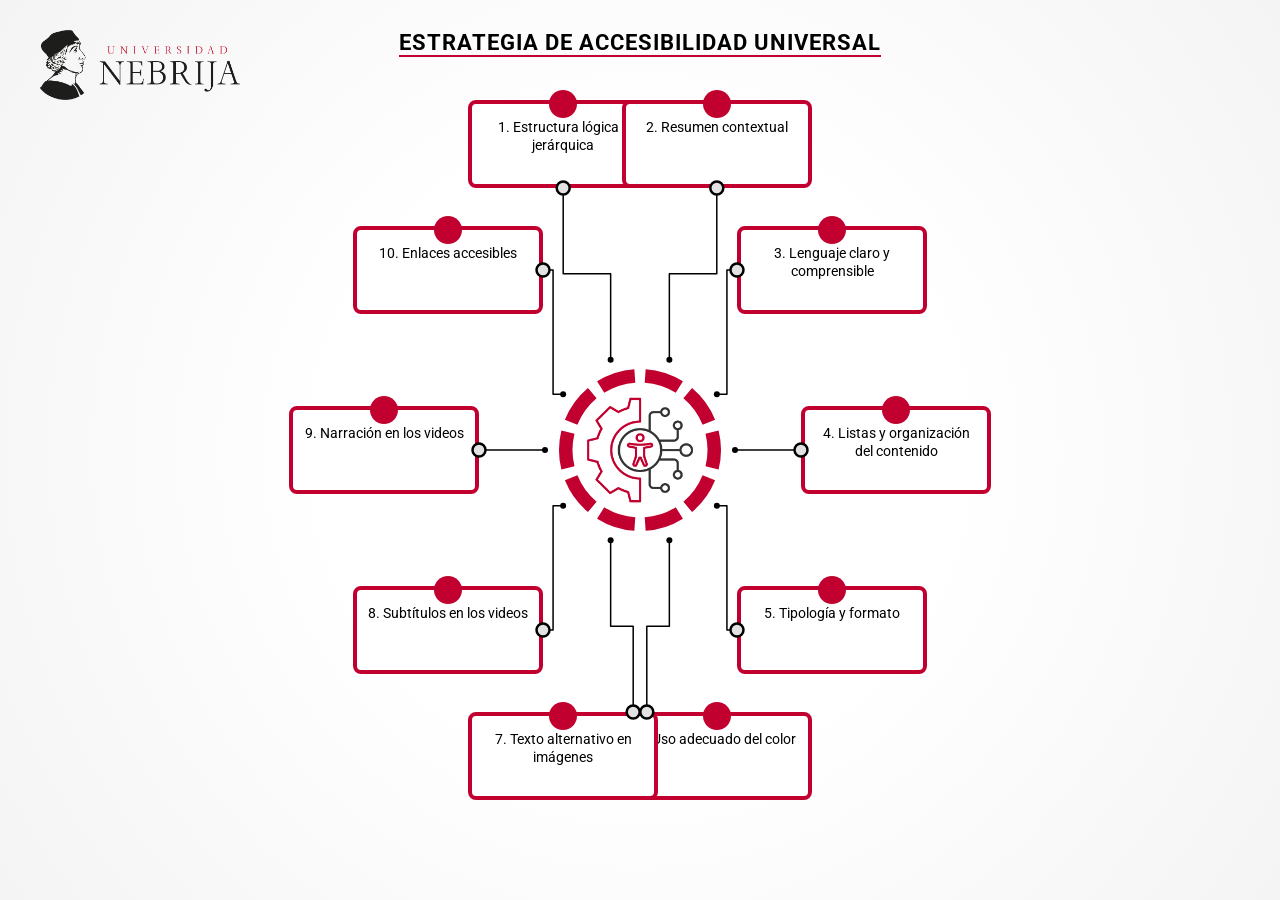
==== index.html @ 6e2c31ab "Pop-up y animaciones añadidas" ====
<!DOCTYPE html>
<html lang="es">
<head>
<meta charset="UTF-8">
<meta name="viewport" content="width=device-width, initial-scale=1.0">
<title>Estrategia de Accesibilidad Universal - Nebrija</title>

<link href="https://unpkg.com/aos@2.3.1/dist/aos.css" rel="stylesheet">
<link rel="stylesheet" href="style.css">
</head>

<body>

<div class="diagram-container" id="diagram">

    <div class="logo-container">
        <img src="imagenes/LogoNebrija.png" alt="Logo de la Universidad Nebrija" class="logo" width="200" height="70">       
    </div>

    <h1 class="main-title">ESTRATEGIA DE ACCESIBILIDAD UNIVERSAL</h1>

    <div class="center-hub" id="center">
      <svg id="svg-center-ring" class="center-ring-svg" viewBox="0 0 200 200"></svg>
      <img src="imagenes/Icono_Accesibilidad.png" alt="Icono de Accesibilidad" class="center-icon ">
    </div>

    <svg id="svg-lines" class="connection-lines"></svg>

    <div id="nodes-container">
        <div class="nodo" style="--angle: 0deg;"><div class="nodo-box">1. Estructura lógica y jerárquica</div></div>
        <div class="nodo" style="--angle: 36deg;"><div class="nodo-box">2. Resumen contextual</div></div>
        <div class="nodo" style="--angle: 72deg;"><div class="nodo-box">3. Lenguaje claro y comprensible</div></div>
        <div class="nodo" style="--angle: 108deg;"><div class="nodo-box">4. Listas y organización del contenido</div></div>
        <div class="nodo" style="--angle: 144deg;"><div class="nodo-box">5. Tipología y formato</div></div>
        <div class="nodo" style="--angle: 180deg;"><div class="nodo-box">6. Uso adecuado del color</div></div>
        <div class="nodo" style="--angle: 216deg;"><div class="nodo-box">7. Texto alternativo en imágenes</div></div>
        <div class="nodo" style="--angle: 252deg;"><div class="nodo-box">8. Subtítulos en los videos</div></div>
        <div class="nodo" style="--angle: 288deg;"><div class="nodo-box">9. Narración en los videos</div></div>
        <div class="nodo" style="--angle: 324deg;"><div class="nodo-box">10. Enlaces accesibles</div></div>
    </div>

</div>

<div id="modal" class="modal">
    <div class="modal-box" data-aos="zoom-in" data-aos-duration="350">
        <span class="close-btn">&times;</span>
        <h2 id="modal-title">Título</h2>
        <div id="modal-body">Contenido...</div>
    </div>
</div>

<script src="https://unpkg.com/aos@2.3.1/dist/aos.js"></script>
<script src="app.js"></script>
</body>
</html>
---- style.css ----
@import url('https://fonts.googleapis.com/css2?family=Roboto:ital,wght@0,100..900;1,100..900&display=swap');
body {
    margin: 0;
    padding: 0;
    font-family: 'Roboto';
    background: radial-gradient(circle, #ffffff 40%, #f4f4f4 100%);
    color: #333;
    overflow-x: hidden;
}
.main-title {
    border-bottom: 2px solid #C2002F;
    margin-bottom: 20px;
}
.diagram-container {
    position: relative;
    width: 100vw;
    height: 100vh;
    min-width: 1100px;
    min-height: 800px;
}

.logo-container {
    position: absolute;
    top: 30px;
    left: 40px;
    z-index: 25;
}

.main-title {
    position: absolute;
    top: 30px;
    left: 50%;
    transform: translateX(-50%);
    font-size: 22px;
    font-weight: bold;
    color: #000;
    letter-spacing: 1px;
    z-index: 25;
    margin: 0;
}

.center-hub {
    position: absolute;
    top: 50%;
    left: 50%;
    transform: translate(-50%, -50%);
    width: 180px;
    height: 180px;
    display: flex;
    justify-content: center;
    align-items: center;
    z-index: 10;
}

.center-ring-svg {
    position: absolute;
    width: 100%;
    height: 100%;
    top: 0;
    left: 0;
    z-index: 1;
}

.center-icon {
    position: relative;
    z-index: 2;
    width: 220px;
    height: 160px;
}

.connection-lines {
    position: absolute;
    width: 100%;
    height: 100%;
    top: 0;
    left: 0;
    pointer-events: none; /* Permite hacer clic a través del SVG */
    z-index: 20; 
}

#nodes-container {
    position: absolute;
    width: 100%;
    height: 100%;
    z-index: 15; 
}

.nodo {
    position: absolute;
    width: 190px;
    transform: translate(-50%, -50%);
}

.nodo-box {
    position: relative;
    background-color: white;
    border: 4px solid #C2002F;
    padding: 15px 10px;
    border-radius: 8px;
    text-align: center;
    font-size: 13.5px;
    height: 50px;
    line-height: 1.3;
    color: #000;
    cursor: pointer; /* Indicador de botón para los nodos */
    transition: transform 0.2s ease, box-shadow 0.2s ease;
}

.nodo-box::before {
    content: '';
    position: absolute;
    top: -14px;
    left: 50%;
    width: 28px;
    height: 28px;
    background-color: #C2002F;
    border-radius: 50%;
    transform: translateX(-50%);
}

.nodo-box:hover {
    transform: scale(1.05);
    box-shadow: 0 4px 8px rgba(0,0,0,0.2);
}

/* --- ESTILOS PARA LA VENTANA EMERGENTE (POP-UP) --- */
.modal {
    display: none; /* Oculto por defecto */
    position: fixed;
    z-index: 100; /* Asegura que esté por encima de todo */
    left: 0;
    top: 0;
    width: 100%;
    height: 100%;
    background-color: rgba(0, 0, 0, 0.6); /* Fondo oscuro semitransparente */
    justify-content: center;
    align-items: center;
}

.modal-box {
    background-color: #fff;
    padding: 20px 30px;
    border-radius: 8px;
    border: 4px solid #C2002F;
    width: 80%;
    max-width: 500px;
    position: relative;
    box-shadow: 0 5px 15px rgba(0,0,0,0.3);
}

.close-btn {
    position: absolute;
    top: 10px;
    right: 15px;
    color: #C2002F;
    font-size: 28px;
    font-weight: bold;
    cursor: pointer;
}

.close-btn:hover {
    color: #000;
}

#modal-title {
    color: #C2002F;
    margin-top: 0;
    border-bottom: 2px solid #C2002F;
    padding-bottom: 10px;
}

#modal-body ul {
    padding-left: 20px;
}

#modal-body li {
    margin-bottom: 10px;
    line-height: 1.5;
}
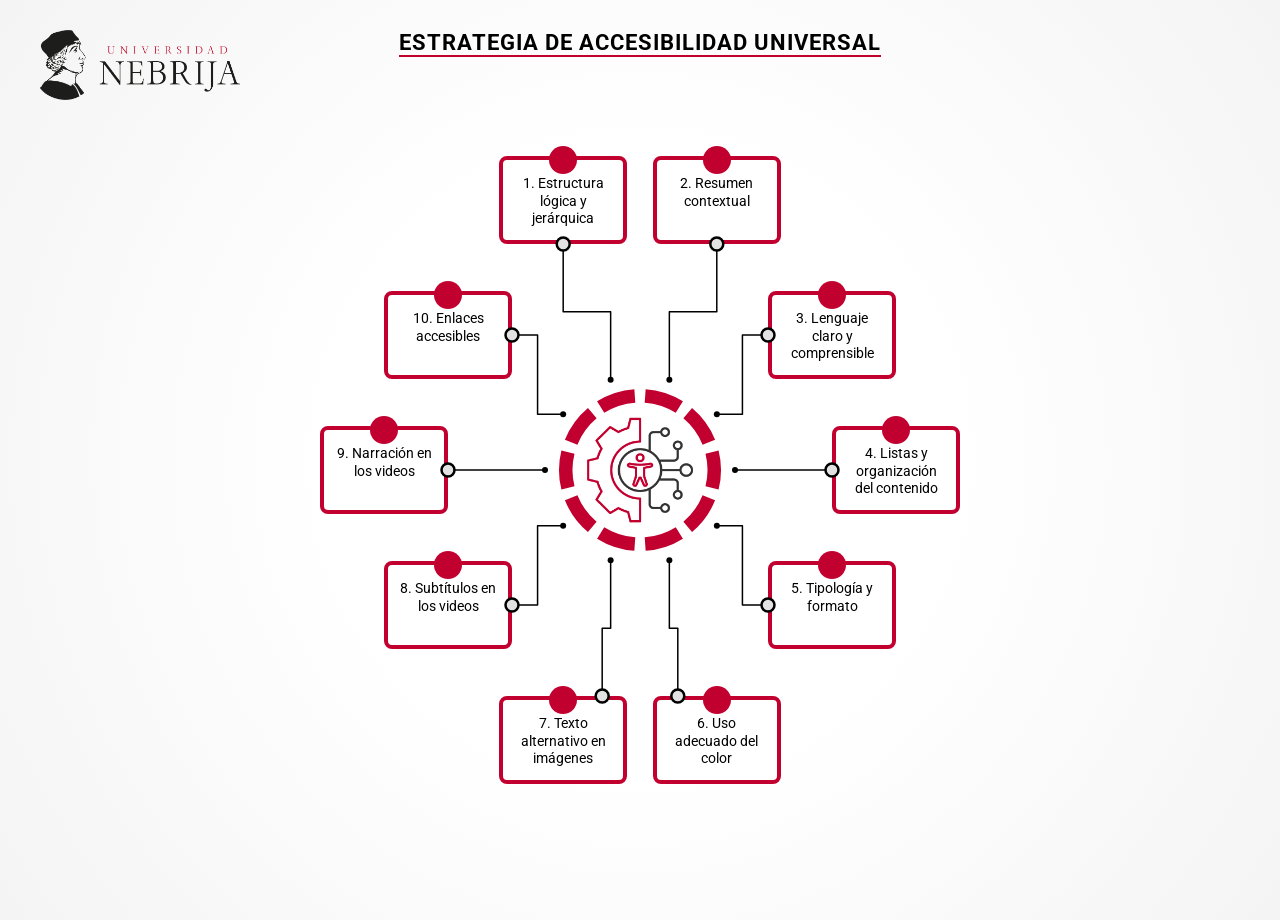
==== commit bf687c3b: "Revert "Pop-up y animaciones añadidas" This reverts commit 6e2c31abcd020ce3cdfabb8ac6541c237bf55a11." ====
--- a/index.html
+++ b/index.html
@@ -4,28 +4,32 @@
 <meta charset="UTF-8">
 <meta name="viewport" content="width=device-width, initial-scale=1.0">
 <title>Estrategia de Accesibilidad Universal - Nebrija</title>
-
-<link href="https://unpkg.com/aos@2.3.1/dist/aos.css" rel="stylesheet">
 <link rel="stylesheet" href="style.css">
 </head>
 
 <body>
-
-<div class="diagram-container" id="diagram">
-
-    <div class="logo-container">
+    <div class="header">
+        <div class="logo-container">
         <img src="imagenes/LogoNebrija.png" alt="Logo de la Universidad Nebrija" class="logo" width="200" height="70">       
     </div>
 
     <h1 class="main-title">ESTRATEGIA DE ACCESIBILIDAD UNIVERSAL</h1>
 
+    </div>
+
+<div class="diagram-container" id="diagram">
+
+    
     <div class="center-hub" id="center">
       <svg id="svg-center-ring" class="center-ring-svg" viewBox="0 0 200 200"></svg>
+
       <img src="imagenes/Icono_Accesibilidad.png" alt="Icono de Accesibilidad" class="center-icon ">
     </div>
 
+    <!-- El lienzo de las líneas -->
     <svg id="svg-lines" class="connection-lines"></svg>
 
+    <!-- TU NUEVO CONTENEDOR HTML -->
     <div id="nodes-container">
         <div class="nodo" style="--angle: 0deg;"><div class="nodo-box">1. Estructura lógica y jerárquica</div></div>
         <div class="nodo" style="--angle: 36deg;"><div class="nodo-box">2. Resumen contextual</div></div>
@@ -41,15 +45,6 @@
 
 </div>
 
-<div id="modal" class="modal">
-    <div class="modal-box" data-aos="zoom-in" data-aos-duration="350">
-        <span class="close-btn">&times;</span>
-        <h2 id="modal-title">Título</h2>
-        <div id="modal-body">Contenido...</div>
-    </div>
-</div>
-
-<script src="https://unpkg.com/aos@2.3.1/dist/aos.js"></script>
 <script src="app.js"></script>
 </body>
 </html>
--- a/style.css
+++ b/style.css
@@ -6,6 +6,15 @@
     background: radial-gradient(circle, #ffffff 40%, #f4f4f4 100%);
     color: #333;
     overflow-x: hidden;
+}
+.header {
+    position: relative;
+    width: 100%;
+    height: 20px;
+    background-color: transparent;
+    display: flex;
+    align-items: center;
+    justify-content: center;
 }
 .main-title {
     border-bottom: 2px solid #C2002F;
@@ -68,6 +77,7 @@
     height: 160px;
 }
 
+/* LA SOLUCIÓN DEL CÍRCULO POR ENCIMA ESTÁ AQUÍ */
 .connection-lines {
     position: absolute;
     width: 100%;
@@ -75,19 +85,19 @@
     top: 0;
     left: 0;
     pointer-events: none; /* Permite hacer clic a través del SVG */
-    z-index: 20; 
+    z-index: 20; /* 20 está por encima del 15 de las cajas */
 }
 
 #nodes-container {
     position: absolute;
     width: 100%;
     height: 100%;
-    z-index: 15; 
+    z-index: 15; /* Las cajas están debajo de las líneas ahora */
 }
 
 .nodo {
     position: absolute;
-    width: 190px;
+    width: 10vw;
     transform: translate(-50%, -50%);
 }
 
@@ -102,8 +112,6 @@
     height: 50px;
     line-height: 1.3;
     color: #000;
-    cursor: pointer; /* Indicador de botón para los nodos */
-    transition: transform 0.2s ease, box-shadow 0.2s ease;
 }
 
 .nodo-box::before {
@@ -117,63 +125,3 @@
     border-radius: 50%;
     transform: translateX(-50%);
 }
-
-.nodo-box:hover {
-    transform: scale(1.05);
-    box-shadow: 0 4px 8px rgba(0,0,0,0.2);
-}
-
-/* --- ESTILOS PARA LA VENTANA EMERGENTE (POP-UP) --- */
-.modal {
-    display: none; /* Oculto por defecto */
-    position: fixed;
-    z-index: 100; /* Asegura que esté por encima de todo */
-    left: 0;
-    top: 0;
-    width: 100%;
-    height: 100%;
-    background-color: rgba(0, 0, 0, 0.6); /* Fondo oscuro semitransparente */
-    justify-content: center;
-    align-items: center;
-}
-
-.modal-box {
-    background-color: #fff;
-    padding: 20px 30px;
-    border-radius: 8px;
-    border: 4px solid #C2002F;
-    width: 80%;
-    max-width: 500px;
-    position: relative;
-    box-shadow: 0 5px 15px rgba(0,0,0,0.3);
-}
-
-.close-btn {
-    position: absolute;
-    top: 10px;
-    right: 15px;
-    color: #C2002F;
-    font-size: 28px;
-    font-weight: bold;
-    cursor: pointer;
-}
-
-.close-btn:hover {
-    color: #000;
-}
-
-#modal-title {
-    color: #C2002F;
-    margin-top: 0;
-    border-bottom: 2px solid #C2002F;
-    padding-bottom: 10px;
-}
-
-#modal-body ul {
-    padding-left: 20px;
-}
-
-#modal-body li {
-    margin-bottom: 10px;
-    line-height: 1.5;
-}
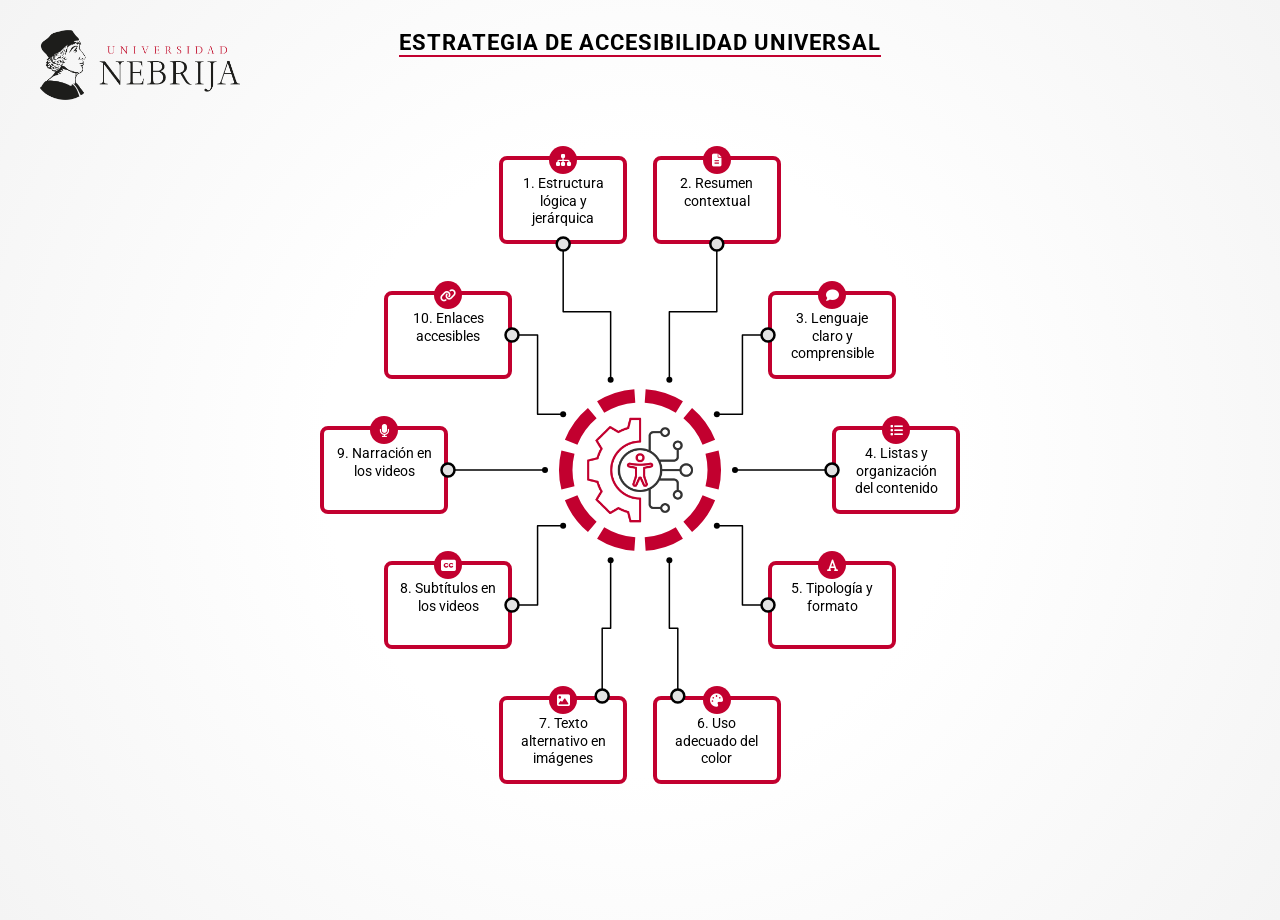
==== commit b3105b29: "Iconos" ====
--- a/index.html
+++ b/index.html
@@ -4,47 +4,53 @@
 <meta charset="UTF-8">
 <meta name="viewport" content="width=device-width, initial-scale=1.0">
 <title>Estrategia de Accesibilidad Universal - Nebrija</title>
+<link href="https://unpkg.com/aos@2.3.1/dist/aos.css" rel="stylesheet">
+<link rel="stylesheet" href="https://cdnjs.cloudflare.com/ajax/libs/font-awesome/6.5.0/css/all.min.css">
 <link rel="stylesheet" href="style.css">
 </head>
 
 <body>
     <div class="header">
         <div class="logo-container">
-        <img src="imagenes/LogoNebrija.png" alt="Logo de la Universidad Nebrija" class="logo" width="200" height="70">       
-    </div>
+            <img src="imagenes/LogoNebrija.png" alt="Logo de la Universidad Nebrija" class="logo" width="200" height="70">       
+        </div>
 
-    <h1 class="main-title">ESTRATEGIA DE ACCESIBILIDAD UNIVERSAL</h1>
-
+        <h1 class="main-title">ESTRATEGIA DE ACCESIBILIDAD UNIVERSAL</h1>
     </div>
 
 <div class="diagram-container" id="diagram">
 
-    
     <div class="center-hub" id="center">
       <svg id="svg-center-ring" class="center-ring-svg" viewBox="0 0 200 200"></svg>
-
       <img src="imagenes/Icono_Accesibilidad.png" alt="Icono de Accesibilidad" class="center-icon ">
     </div>
 
-    <!-- El lienzo de las líneas -->
     <svg id="svg-lines" class="connection-lines"></svg>
 
-    <!-- TU NUEVO CONTENEDOR HTML -->
     <div id="nodes-container">
-        <div class="nodo" style="--angle: 0deg;"><div class="nodo-box">1. Estructura lógica y jerárquica</div></div>
-        <div class="nodo" style="--angle: 36deg;"><div class="nodo-box">2. Resumen contextual</div></div>
-        <div class="nodo" style="--angle: 72deg;"><div class="nodo-box">3. Lenguaje claro y comprensible</div></div>
-        <div class="nodo" style="--angle: 108deg;"><div class="nodo-box">4. Listas y organización del contenido</div></div>
-        <div class="nodo" style="--angle: 144deg;"><div class="nodo-box">5. Tipología y formato</div></div>
-        <div class="nodo" style="--angle: 180deg;"><div class="nodo-box">6. Uso adecuado del color</div></div>
-        <div class="nodo" style="--angle: 216deg;"><div class="nodo-box">7. Texto alternativo en imágenes</div></div>
-        <div class="nodo" style="--angle: 252deg;"><div class="nodo-box">8. Subtítulos en los videos</div></div>
-        <div class="nodo" style="--angle: 288deg;"><div class="nodo-box">9. Narración en los videos</div></div>
-        <div class="nodo" style="--angle: 324deg;"><div class="nodo-box">10. Enlaces accesibles</div></div>
+        <div class="nodo" style="--angle: 0deg;"><div class="nodo-box"><i class="fa-solid fa-sitemap nodo-icon"></i>1. Estructura lógica y jerárquica</div></div>
+        <div class="nodo" style="--angle: 36deg;"><div class="nodo-box"><i class="fa-solid fa-file-lines nodo-icon"></i>2. Resumen contextual</div></div>
+        <div class="nodo" style="--angle: 72deg;"><div class="nodo-box"><i class="fa-solid fa-comment nodo-icon"></i>3. Lenguaje claro y comprensible</div></div>
+        <div class="nodo" style="--angle: 108deg;"><div class="nodo-box"><i class="fa-solid fa-list nodo-icon"></i>4. Listas y organización del contenido</div></div>
+        <div class="nodo" style="--angle: 144deg;"><div class="nodo-box"><i class="fa-solid fa-font nodo-icon"></i>5. Tipología y formato</div></div>
+        <div class="nodo" style="--angle: 180deg;"><div class="nodo-box"><i class="fa-solid fa-palette nodo-icon"></i>6. Uso adecuado del color</div></div>
+        <div class="nodo" style="--angle: 216deg;"><div class="nodo-box"><i class="fa-solid fa-image nodo-icon"></i>7. Texto alternativo en imágenes</div></div>
+        <div class="nodo" style="--angle: 252deg;"><div class="nodo-box"><i class="fa-solid fa-closed-captioning nodo-icon"></i>8. Subtítulos en los videos</div></div>
+        <div class="nodo" style="--angle: 288deg;"><div class="nodo-box"><i class="fa-solid fa-microphone nodo-icon"></i>9. Narración en los videos</div></div>
+        <div class="nodo" style="--angle: 324deg;"><div class="nodo-box"><i class="fa-solid fa-link nodo-icon"></i>10. Enlaces accesibles</div></div>
     </div>
 
 </div>
 
+<div id="modal" class="modal">
+    <div class="modal-box" data-aos="zoom-in" data-aos-duration="400">
+        <span class="close-btn">&times;</span>
+        <h2 id="modal-title">Título</h2>
+        <div id="modal-body">Contenido...</div>
+    </div>
+</div>
+
+<script src="https://unpkg.com/aos@2.3.1/dist/aos.js"></script>
 <script src="app.js"></script>
 </body>
 </html>
--- a/style.css
+++ b/style.css
@@ -112,7 +112,11 @@
     height: 50px;
     line-height: 1.3;
     color: #000;
+    cursor: pointer; /* Nuevo: para que se vea que es clicable */
+    transition: transform 0.2s ease;
 }
+
+.nodo-box:hover { transform: scale(1.05); }
 
 .nodo-box::before {
     content: '';
@@ -124,4 +128,51 @@
     background-color: #C2002F;
     border-radius: 50%;
     transform: translateX(-50%);
+    z-index: 0;
 }
+
+.nodo-icon {
+    position: absolute;
+    top: -14px;
+    left: 50%;
+    transform: translateX(-50%);
+    width: 28px;
+    height: 28px;
+    line-height: 28px;
+    text-align: center;
+    color: #fff;
+    font-size: 13px;
+    z-index: 1;
+    pointer-events: none;
+}
+
+/* --- ESTILOS DEL MODAL (NUEVO) --- */
+.modal {
+    display: none;
+    position: fixed;
+    z-index: 1000;
+    left: 0; top: 0; width: 100%; height: 100%;
+    background-color: rgba(0,0,0,0.6);
+    justify-content: center;
+    align-items: center;
+}
+
+.modal-box {
+    background-color: #fff;
+    padding: 30px;
+    border-radius: 12px;
+    border: 4px solid #C2002F;
+    width: 90%;
+    max-width: 500px;
+    position: relative;
+}
+
+.close-btn {
+    position: absolute;
+    top: 10px; right: 15px;
+    font-size: 30px; font-weight: bold; color: #C2002F;
+    cursor: pointer;
+}
+
+#modal-title { color: #C2002F; margin-top: 0; border-bottom: 2px solid #C2002F; padding-bottom: 10px; }
+#modal-body { line-height: 1.6; margin-top: 15px; }
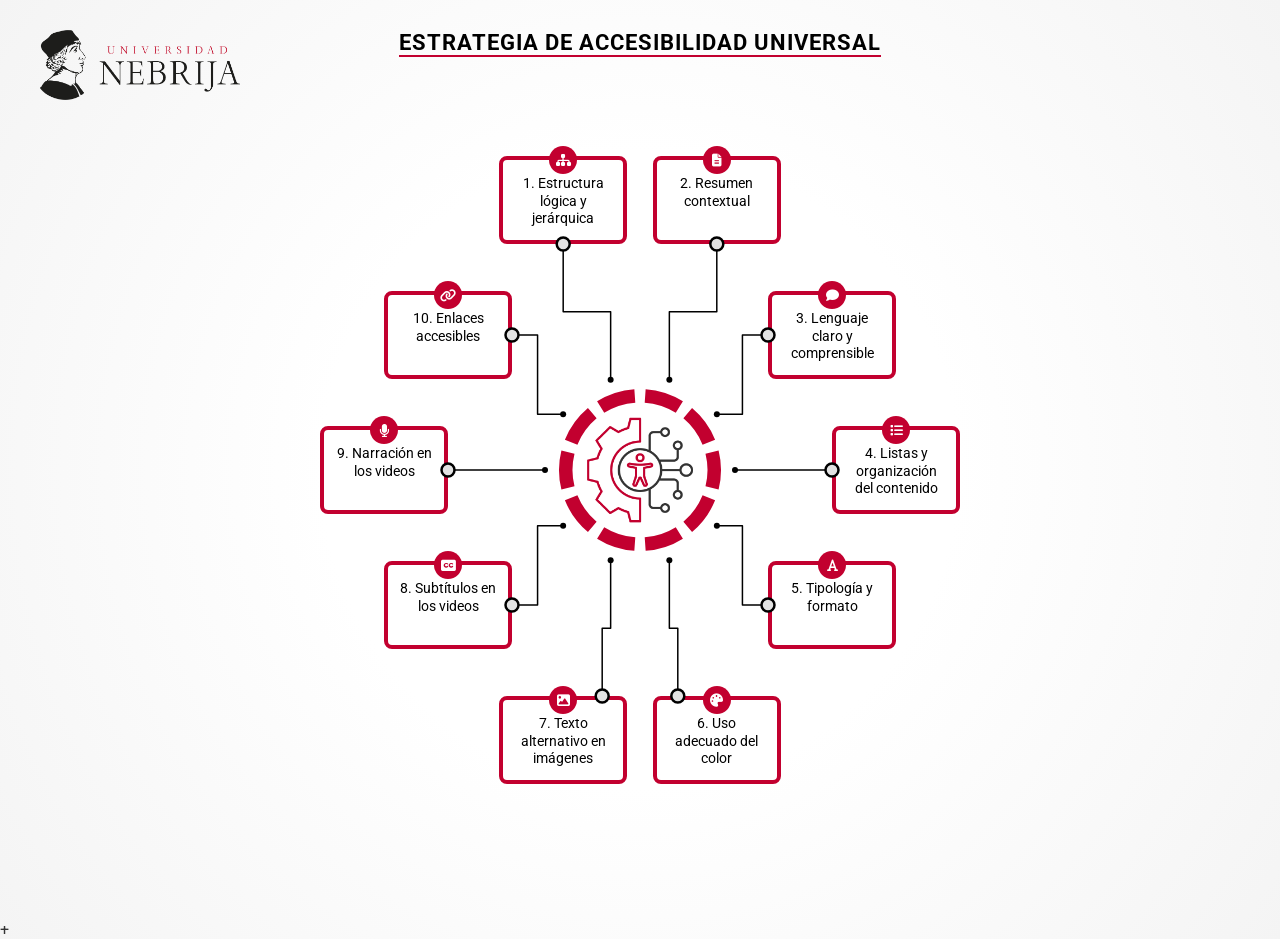
==== commit 8b440e70: "Logica de escape" ====
--- a/index.html
+++ b/index.html
@@ -10,41 +10,173 @@
 </head>
 
 <body>
-    <div class="header">
-        <div class="logo-container">
-            <img src="imagenes/LogoNebrija.png" alt="Logo de la Universidad Nebrija" class="logo" width="200" height="70">       
-        </div>
+    <main>
+        <article>
+            <header class="header">
+                <figure class="logo-container" style="margin:0;">
+                    <img src="imagenes/LogoNebrija.png" alt="Logo de la Universidad Nebrija" class="logo" width="200" height="70">       
+                    <figcaption class="sr-only">Logo de la Universidad Nebrija</figcaption>
+                </figure>
 
-        <h1 class="main-title">ESTRATEGIA DE ACCESIBILIDAD UNIVERSAL</h1>
-    </div>
+                <h1 class="main-title">ESTRATEGIA DE ACCESIBILIDAD UNIVERSAL</h1>
+            </header>
 
-<div class="diagram-container" id="diagram">
+            <div class="diagram-container" id="diagram">
 
-    <div class="center-hub" id="center">
-      <svg id="svg-center-ring" class="center-ring-svg" viewBox="0 0 200 200"></svg>
-      <img src="imagenes/Icono_Accesibilidad.png" alt="Icono de Accesibilidad" class="center-icon ">
-    </div>
+                <figure class="center-hub" id="center" style="margin:0;">
+                  <svg id="svg-center-ring" class="center-ring-svg" viewBox="0 0 200 200" title="Anillo central decorativo" aria-label="Anillo central decorativo" role="img"></svg>
+                  <img src="imagenes/Icono_Accesibilidad.png" alt="Icono de Accesibilidad" title="Icono de Accesibilidad" class="center-icon ">
+                  <figcaption class="sr-only">Diagrama central de Accesibilidad Universal</figcaption>
+                </figure>
 
-    <svg id="svg-lines" class="connection-lines"></svg>
+                <svg id="svg-lines" class="connection-lines" title="Líneas de conexión" aria-label="Líneas de conexión" role="img"></svg>
 
     <div id="nodes-container">
-        <div class="nodo" style="--angle: 0deg;"><div class="nodo-box"><i class="fa-solid fa-sitemap nodo-icon"></i>1. Estructura lógica y jerárquica</div></div>
-        <div class="nodo" style="--angle: 36deg;"><div class="nodo-box"><i class="fa-solid fa-file-lines nodo-icon"></i>2. Resumen contextual</div></div>
-        <div class="nodo" style="--angle: 72deg;"><div class="nodo-box"><i class="fa-solid fa-comment nodo-icon"></i>3. Lenguaje claro y comprensible</div></div>
-        <div class="nodo" style="--angle: 108deg;"><div class="nodo-box"><i class="fa-solid fa-list nodo-icon"></i>4. Listas y organización del contenido</div></div>
-        <div class="nodo" style="--angle: 144deg;"><div class="nodo-box"><i class="fa-solid fa-font nodo-icon"></i>5. Tipología y formato</div></div>
-        <div class="nodo" style="--angle: 180deg;"><div class="nodo-box"><i class="fa-solid fa-palette nodo-icon"></i>6. Uso adecuado del color</div></div>
-        <div class="nodo" style="--angle: 216deg;"><div class="nodo-box"><i class="fa-solid fa-image nodo-icon"></i>7. Texto alternativo en imágenes</div></div>
-        <div class="nodo" style="--angle: 252deg;"><div class="nodo-box"><i class="fa-solid fa-closed-captioning nodo-icon"></i>8. Subtítulos en los videos</div></div>
-        <div class="nodo" style="--angle: 288deg;"><div class="nodo-box"><i class="fa-solid fa-microphone nodo-icon"></i>9. Narración en los videos</div></div>
-        <div class="nodo" style="--angle: 324deg;"><div class="nodo-box"><i class="fa-solid fa-link nodo-icon"></i>10. Enlaces accesibles</div></div>
+        <section class="nodo" style="--angle: 0deg;">
+            <h2 class="nodo-box" tabindex="0" role="button" style="margin:0; font-weight:normal; font-size:13.5px;"><i class="fa-solid fa-sitemap nodo-icon" title="Icono de Estructura lógica" aria-label="Icono de Estructura lógica" role="img"></i>1. Estructura lógica y jerárquica</h2>
+            <p class="sr-only">Uso de encabezados bien ordenados. Cada sección tiene un título significativo.</p>
+        </section>
+        <section class="nodo" style="--angle: 36deg;">
+            <h2 class="nodo-box" tabindex="0" role="button" style="margin:0; font-weight:normal; font-size:13.5px;"><i class="fa-solid fa-file-lines nodo-icon" title="Icono de Resumen contextual" aria-label="Icono de Resumen contextual" role="img"></i>2. Resumen contextual</h2>
+            <p class="sr-only">Incluye un resumen contextual de lo que versa el material.</p>
+        </section>
+        <section class="nodo" style="--angle: 72deg;">
+            <h2 class="nodo-box" tabindex="0" role="button" style="margin:0; font-weight:normal; font-size:13.5px;"><i class="fa-solid fa-comment nodo-icon" title="Icono de Lenguaje claro" aria-label="Icono de Lenguaje claro" role="img"></i>3. Lenguaje claro y comprensible</h2>
+            <p class="sr-only">Frases cortas y párrafos breves. Lenguaje claro y sencillo. Explica tecnicismos la primera vez.</p>
+        </section>
+        <section class="nodo" style="--angle: 108deg;">
+            <h2 class="nodo-box" tabindex="0" role="button" style="margin:0; font-weight:normal; font-size:13.5px;"><i class="fa-solid fa-list nodo-icon" title="Icono de Listas" aria-label="Icono de Listas" role="img"></i>4. Listas y organización del contenido</h2>
+            <p class="sr-only">Usa listas para elementos múltiples. Divide la información compleja en bloques. Usa un glosario de términos.</p>
+        </section>
+        <section class="nodo" style="--angle: 144deg;">
+            <h2 class="nodo-box" tabindex="0" role="button" style="margin:0; font-weight:normal; font-size:13.5px;"><i class="fa-solid fa-font nodo-icon" title="Icono de Tipografía" aria-label="Icono de Tipografía" role="img"></i>5. Tipología y formato</h2>
+            <p class="sr-only">Usa tamaño mínimo 12–14 pt. Evita mayúsculas prolongadas y cursivas largas. Usa negrita para resaltar, pero con moderación. No justifiques el texto a ambos lados.</p>
+        </section>
+        <section class="nodo" style="--angle: 180deg;">
+            <h2 class="nodo-box" tabindex="0" role="button" style="margin:0; font-weight:normal; font-size:13.5px;"><i class="fa-solid fa-palette nodo-icon" title="Icono de Color" aria-label="Icono de Color" role="img"></i>6. Uso adecuado del color</h2>
+            <p class="sr-only">No uses solo color para transmitir información importante ni dependas solo del color y estilo para resaltar.</p>
+        </section>
+        <section class="nodo" style="--angle: 216deg;">
+            <h2 class="nodo-box" tabindex="0" role="button" style="margin:0; font-weight:normal; font-size:13.5px;"><i class="fa-solid fa-image nodo-icon" title="Icono de Imágenes" aria-label="Icono de Imágenes" role="img"></i>7. Texto alternativo en imágenes</h2>
+            <p class="sr-only">Proporciona un texto alternativo (ALT) significativo. Explica el propósito, no solo la estética. En gráficos complejos, describe la información clave.</p>
+        </section>
+        <section class="nodo" style="--angle: 252deg;">
+            <h2 class="nodo-box" tabindex="0" role="button" style="margin:0; font-weight:normal; font-size:13.5px;"><i class="fa-solid fa-closed-captioning nodo-icon" title="Icono de Subtítulos" aria-label="Icono de Subtítulos" role="img"></i>8. Subtítulos en los videos</h2>
+            <p class="sr-only">Incluir subtítulos en todos los materiales en formato de vídeo.</p>
+        </section>
+        <section class="nodo" style="--angle: 288deg;">
+            <h2 class="nodo-box" tabindex="0" role="button" style="margin:0; font-weight:normal; font-size:13.5px;"><i class="fa-solid fa-microphone nodo-icon" title="Icono de Narración" aria-label="Icono de Narración" role="img"></i>9. Narración en los videos</h2>
+            <p class="sr-only">Describe de manera auditiva lo que aparece en la imagen, diapositiva o vídeo.</p>
+        </section>
+        <section class="nodo" style="--angle: 324deg;">
+            <h2 class="nodo-box" tabindex="0" role="button" style="margin:0; font-weight:normal; font-size:13.5px;"><i class="fa-solid fa-link nodo-icon" title="Icono de Enlaces" aria-label="Icono de Enlaces" role="img"></i>10. Enlaces accesibles</h2>
+            <p class="sr-only">Usa texto descriptivo como "Descargar informe anual (PDF)". Evita palabras ambiguas como "haz clic aquí", "más info" o "ver".</p>
+        </section>
     </div>
 
 </div>
 
-<div id="modal" class="modal">
-    <div class="modal-box" data-aos="zoom-in" data-aos-duration="400">
-        <span class="close-btn">&times;</span>
+<div id="mobile-view">
+    <section class="mobile-card" tabindex="0" role="button" data-index="0">
+        <div class="mobile-card-icon"><i class="fa-solid fa-sitemap" title="Icono de Estructura lógica" aria-label="Icono de Estructura lógica" role="img"></i><span class="sr-only">Icono de Estructura lógica</span></div>
+        <div class="mobile-card-text">
+            <span class="mobile-card-num">Punto 1</span>
+            <h2 class="mobile-card-title" style="margin:0; font-size:14px; font-weight:600; line-height:1.3;">Estructura lógica y jerárquica</h2>
+            <p class="sr-only">Uso de encabezados bien ordenados. Cada sección tiene un título significativo.</p>
+        </div>
+        <i class="fa-solid fa-chevron-right mobile-card-arrow" title="Flecha de expansión" aria-label="Expandir" role="button"></i>
+    </section>
+    <section class="mobile-card" tabindex="0" role="button" data-index="1">
+        <div class="mobile-card-icon"><i class="fa-solid fa-file-lines" title="Icono de Resumen contextual" aria-label="Icono de Resumen contextual" role="img"></i><span class="sr-only">Icono de Resumen contextual</span></div>
+        <div class="mobile-card-text">
+            <span class="mobile-card-num">Punto 2</span>
+            <h2 class="mobile-card-title" style="margin:0; font-size:14px; font-weight:600; line-height:1.3;">Resumen contextual</h2>
+            <p class="sr-only">Incluye un resumen contextual de lo que versa el material.</p>
+        </div>
+        <i class="fa-solid fa-chevron-right mobile-card-arrow" title="Flecha de expansión" aria-label="Expandir" role="button"></i>
+    </section>
+    <section class="mobile-card" tabindex="0" role="button" data-index="2">
+        <div class="mobile-card-icon"><i class="fa-solid fa-comment" title="Icono de Lenguaje claro" aria-label="Icono de Lenguaje claro" role="img"></i><span class="sr-only">Icono de Lenguaje claro</span></div>
+        <div class="mobile-card-text">
+            <span class="mobile-card-num">Punto 3</span>
+            <h2 class="mobile-card-title" style="margin:0; font-size:14px; font-weight:600; line-height:1.3;">Lenguaje claro y comprensible</h2>
+            <p class="sr-only">Frases cortas y párrafos breves. Lenguaje claro y sencillo. Explica tecnicismos la primera vez.</p>
+        </div>
+        <i class="fa-solid fa-chevron-right mobile-card-arrow" title="Flecha de expansión" aria-label="Expandir" role="button"></i>
+    </section>
+    <section class="mobile-card" tabindex="0" role="button" data-index="3">
+        <div class="mobile-card-icon"><i class="fa-solid fa-list" title="Icono de Listas" aria-label="Icono de Listas" role="img"></i><span class="sr-only">Icono de Listas</span></div>
+        <div class="mobile-card-text">
+            <span class="mobile-card-num">Punto 4</span>
+            <h2 class="mobile-card-title" style="margin:0; font-size:14px; font-weight:600; line-height:1.3;">Listas y organización del contenido</h2>
+            <p class="sr-only">Usa listas para elementos múltiples. Divide la información compleja en bloques. Usa un glosario de términos.</p>
+        </div>
+        <i class="fa-solid fa-chevron-right mobile-card-arrow" title="Flecha de expansión" aria-label="Expandir" role="button"></i>
+    </section>
+    <section class="mobile-card" tabindex="0" role="button" data-index="4">
+        <div class="mobile-card-icon"><i class="fa-solid fa-font" title="Icono de Tipografía" aria-label="Icono de Tipografía" role="img"></i><span class="sr-only">Icono de Tipografía</span></div>
+        <div class="mobile-card-text">
+            <span class="mobile-card-num">Punto 5</span>
+            <h2 class="mobile-card-title" style="margin:0; font-size:14px; font-weight:600; line-height:1.3;">Tipografía y formato</h2>
+            <p class="sr-only">Usa tamaño mínimo 12–14 pt. Evita mayúsculas prolongadas y cursivas largas. Usa negrita para resaltar, pero con moderación. No justifiques el texto a ambos lados.</p>
+        </div>
+        <i class="fa-solid fa-chevron-right mobile-card-arrow" title="Flecha de expansión" aria-label="Expandir" role="button"></i>
+    </section>
+    <section class="mobile-card" tabindex="0" role="button" data-index="5">
+        <div class="mobile-card-icon"><i class="fa-solid fa-palette" title="Icono de Color" aria-label="Icono de Color" role="img"></i><span class="sr-only">Icono de Color</span></div>
+        <div class="mobile-card-text">
+            <span class="mobile-card-num">Punto 6</span>
+            <h2 class="mobile-card-title" style="margin:0; font-size:14px; font-weight:600; line-height:1.3;">Uso adecuado del color</h2>
+            <p class="sr-only">No uses solo color para transmitir información importante ni dependas solo del color y estilo para resaltar.</p>
+        </div>
+        <i class="fa-solid fa-chevron-right mobile-card-arrow" title="Flecha de expansión" aria-label="Expandir" role="button"></i>
+    </section>
+    <section class="mobile-card" tabindex="0" role="button" data-index="6">
+        <div class="mobile-card-icon"><i class="fa-solid fa-image" title="Icono de Imágenes" aria-label="Icono de Imágenes" role="img"></i><span class="sr-only">Icono de Imágenes</span></div>
+        <div class="mobile-card-text">
+            <span class="mobile-card-num">Punto 7</span>
+            <h2 class="mobile-card-title" style="margin:0; font-size:14px; font-weight:600; line-height:1.3;">Texto alternativo en imágenes</h2>
+            <p class="sr-only">Proporciona un texto alternativo (ALT) significativo. Explica el propósito, no solo la estética. En gráficos complejos, describe la información clave.</p>
+        </div>
+        <i class="fa-solid fa-chevron-right mobile-card-arrow" title="Flecha de expansión" aria-label="Expandir" role="button"></i>
+    </section>
+    <section class="mobile-card" tabindex="0" role="button" data-index="7">
+        <div class="mobile-card-icon"><i class="fa-solid fa-closed-captioning" title="Icono de Subtítulos" aria-label="Icono de Subtítulos" role="img"></i><span class="sr-only">Icono de Subtítulos</span></div>
+        <div class="mobile-card-text">
+            <span class="mobile-card-num">Punto 8</span>
+            <h2 class="mobile-card-title" style="margin:0; font-size:14px; font-weight:600; line-height:1.3;">Subtítulos en los videos</h2>
+            <p class="sr-only">Incluir subtítulos en todos los materiales en formato de vídeo.</p>
+        </div>
+        <i class="fa-solid fa-chevron-right mobile-card-arrow" title="Flecha de expansión" aria-label="Expandir" role="button"></i>
+    </section>
+    <section class="mobile-card" tabindex="0" role="button" data-index="8">
+        <div class="mobile-card-icon"><i class="fa-solid fa-microphone" title="Icono de Narración" aria-label="Icono de Narración" role="img"></i><span class="sr-only">Icono de Narración</span></div>
+        <div class="mobile-card-text">
+            <span class="mobile-card-num">Punto 9</span>
+            <h2 class="mobile-card-title" style="margin:0; font-size:14px; font-weight:600; line-height:1.3;">Narración en los videos</h2>
+            <p class="sr-only">Describe de manera auditiva lo que aparece en la imagen, diapositiva o vídeo.</p>
+        </div>
+        <i class="fa-solid fa-chevron-right mobile-card-arrow" title="Flecha de expansión" aria-label="Expandir" role="button"></i>
+    </section>
+    <section class="mobile-card" tabindex="0" role="button" data-index="9">
+        <div class="mobile-card-icon"><i class="fa-solid fa-link" title="Icono de Enlaces" aria-label="Icono de Enlaces" role="img"></i><span class="sr-only">Icono de Enlaces</span></div>
+        <div class="mobile-card-text">
+            <span class="mobile-card-num">Punto 10</span>
+            <h2 class="mobile-card-title" style="margin:0; font-size:14px; font-weight:600; line-height:1.3;">Enlaces accesibles</h2>
+            <p class="sr-only">Usa texto descriptivo como "Descargar informe anual (PDF)". Evita palabras ambiguas como "haz clic aquí", "más info" o "ver".</p>
+        </div>
+        <i class="fa-solid fa-chevron-right mobile-card-arrow" title="Flecha de expansión" aria-label="Expandir" role="button"></i>
+    </section>
+</div>
+
+        </article>
+    </main>
+
++<div id="modal" class="modal">
+    <div class="modal-box" data-aos="zoom-in" data-aos-duration="400" role="dialog" aria-modal="true" aria-labelledby="modal-title">
+        
+        <button class="close-btn" title="Cerrar modal" aria-label="Cerrar modal">&times;</button>
+        
         <h2 id="modal-title">Título</h2>
         <div id="modal-body">Contenido...</div>
     </div>
--- a/style.css
+++ b/style.css
@@ -1,178 +1,332 @@
-@import url('https://fonts.googleapis.com/css2?family=Roboto:ital,wght@0,100..900;1,100..900&display=swap');
+@import url("https://fonts.googleapis.com/css2?family=Roboto:ital,wght@0,100..900;1,100..900&display=swap");
 body {
+  margin: 0;
+  padding: 0;
+  font-family: "Roboto";
+  background: radial-gradient(circle, #ffffff 40%, #f4f4f4 100%);
+  color: #333;
+  overflow-x: hidden;
+}
+.header {
+  position: relative;
+  width: 100%;
+  height: 20px;
+  background-color: transparent;
+  display: flex;
+  align-items: center;
+  justify-content: center;
+}
+.main-title {
+  border-bottom: 2px solid #c2002f;
+  margin-bottom: 20px;
+}
+.diagram-container {
+  position: relative;
+  width: 100vw;
+  height: 100vh;
+  min-width: 1100px;
+  min-height: 800px;
+}
+
+.logo-container {
+  position: absolute;
+  top: 30px;
+  left: 40px;
+  z-index: 25;
+}
+
+.main-title {
+  position: absolute;
+  top: 30px;
+  left: 50%;
+  transform: translateX(-50%);
+  font-size: 22px;
+  font-weight: bold;
+  color: #000;
+  letter-spacing: 1px;
+  z-index: 25;
+  margin: 0;
+}
+
+.center-hub {
+  position: absolute;
+  top: 50%;
+  left: 50%;
+  transform: translate(-50%, -50%);
+  width: 180px;
+  height: 180px;
+  display: flex;
+  justify-content: center;
+  align-items: center;
+  z-index: 10;
+}
+
+.center-ring-svg {
+  position: absolute;
+  width: 100%;
+  height: 100%;
+  top: 0;
+  left: 0;
+  z-index: 1;
+}
+
+.center-icon {
+  position: relative;
+  z-index: 2;
+  width: 220px;
+  height: 160px;
+}
+
+/* LA SOLUCIÓN DEL CÍRCULO POR ENCIMA ESTÁ AQUÍ */
+.connection-lines {
+  position: absolute;
+  width: 100%;
+  height: 100%;
+  top: 0;
+  left: 0;
+  pointer-events: none; /* Permite hacer clic a través del SVG */
+  z-index: 20; /* 20 está por encima del 15 de las cajas */
+}
+
+#nodes-container {
+  position: absolute;
+  width: 100%;
+  height: 100%;
+  z-index: 15; /* Las cajas están debajo de las líneas ahora */
+}
+
+.nodo {
+  position: absolute;
+  width: 10vw;
+  transform: translate(-50%, -50%);
+}
+
+.nodo-box {
+  position: relative;
+  background-color: white;
+  border: 4px solid #c2002f;
+  padding: 15px 10px;
+  border-radius: 8px;
+  text-align: center;
+  font-size: 13.5px;
+  height: 50px;
+  line-height: 1.3;
+  color: #000;
+  cursor: pointer; /* Nuevo: para que se vea que es clicable */
+  transition: transform 0.2s ease;
+}
+
+.nodo-box:hover,
+.nodo-box:focus-visible {
+  transform: scale(1.05);
+  outline: 3px solid #000;
+  outline-offset: 4px;
+}
+
+.nodo-box::before {
+  content: "";
+  position: absolute;
+  top: -14px;
+  left: 50%;
+  width: 28px;
+  height: 28px;
+  background-color: #c2002f;
+  border-radius: 50%;
+  transform: translateX(-50%);
+  z-index: 0;
+}
+
+.nodo-icon {
+  position: absolute;
+  top: -14px;
+  left: 50%;
+  transform: translateX(-50%);
+  width: 28px;
+  height: 28px;
+  line-height: 28px;
+  text-align: center;
+  color: #fff;
+  font-size: 13px;
+  z-index: 1;
+  pointer-events: none;
+}
+
+/* --- ESTILOS DEL MODAL (NUEVO) --- */
+.modal {
+  display: none;
+  position: fixed;
+  z-index: 1000;
+  left: 0;
+  top: 0;
+  width: 100%;
+  height: 100%;
+  background-color: rgba(0, 0, 0, 0.6);
+  justify-content: center;
+  align-items: center;
+}
+
+.modal-box {
+  background-color: #fff;
+  padding: 30px;
+  border-radius: 12px;
+  border: 4px solid #c2002f;
+  width: 90%;
+  max-width: 500px;
+  position: relative;
+}
+
+.close-btn {
+  position: absolute;
+  top: 10px;
+  right: 15px;
+  font-size: 30px;
+  font-weight: bold;
+  color: #c2002f;
+  cursor: pointer;
+}
+
+.close-btn:focus-visible {
+  outline: 2px solid #000;
+  outline-offset: 2px;
+  border-radius: 4px;
+}
+
+#modal-title {
+  color: #c2002f;
+  margin-top: 0;
+  border-bottom: 2px solid #c2002f;
+  padding-bottom: 10px;
+}
+#modal-body {
+  line-height: 1.6;
+  margin-top: 15px;
+}
+
+/* ===================== MÓVIL ===================== */
+#mobile-view {
+  display: none;
+}
+
+@media (max-width: 768px) {
+  body {
+    overflow-x: hidden;
+    overflow-y: auto;
+    background: #f7f7f7;
+  }
+
+  .diagram-container {
+    display: none;
+  }
+
+  .header {
+    height: auto;
+    padding: 16px 20px;
+    flex-direction: column;
+    gap: 6px;
+    text-align: center;
+    background: #fff;
+    border-bottom: 3px solid #c2002f;
+    box-shadow: 0 2px 8px rgba(0, 0, 0, 0.08);
+  }
+
+  .logo {
+    width: 150px;
+    height: auto;
+  }
+
+  .logo-container {
+    position: static;
+    z-index: auto;
+  }
+
+  .main-title {
+    position: static;
+    transform: none;
+    font-size: 16px;
+    border-bottom: none;
     margin: 0;
-    padding: 0;
-    font-family: 'Roboto';
-    background: radial-gradient(circle, #ffffff 40%, #f4f4f4 100%);
-    color: #333;
-    overflow-x: hidden;
-}
-.header {
-    position: relative;
-    width: 100%;
-    height: 20px;
-    background-color: transparent;
+  }
+
+  #mobile-view {
+    display: flex;
+    flex-direction: column;
+    gap: 12px;
+    padding: 20px 20px 20px 6px;
+    max-width: 520px;
+    margin: 0 auto;
+  }
+
+  .mobile-card {
+    display: flex;
+    align-items: center;
+    gap: 14px;
+    background: #fff;
+    border: 2px solid #e0e0e0;
+    border-radius: 12px;
+    padding: 14px 16px;
+    cursor: pointer;
+    transition:
+      border-color 0.2s ease,
+      box-shadow 0.2s ease,
+      transform 0.15s ease;
+    box-shadow: 0 2px 6px rgba(0, 0, 0, 0.06);
+  }
+
+  .mobile-card:hover,
+  .mobile-card:focus-visible {
+    border-color: #c2002f;
+    box-shadow: 0 4px 14px rgba(194, 0, 47, 0.18);
+    transform: translateY(-2px);
+    outline: 3px solid #000;
+    outline-offset: 4px;
+  }
+
+  .mobile-card-icon {
+    width: 46px;
+    height: 46px;
+    background-color: #c2002f;
+    border-radius: 50%;
     display: flex;
     align-items: center;
     justify-content: center;
-}
-.main-title {
-    border-bottom: 2px solid #C2002F;
-    margin-bottom: 20px;
-}
-.diagram-container {
-    position: relative;
-    width: 100vw;
-    height: 100vh;
-    min-width: 1100px;
-    min-height: 800px;
-}
-
-.logo-container {
-    position: absolute;
-    top: 30px;
-    left: 40px;
-    z-index: 25;
-}
-
-.main-title {
-    position: absolute;
-    top: 30px;
-    left: 50%;
-    transform: translateX(-50%);
-    font-size: 22px;
-    font-weight: bold;
-    color: #000;
-    letter-spacing: 1px;
-    z-index: 25;
-    margin: 0;
-}
-
-.center-hub {
-    position: absolute;
-    top: 50%;
-    left: 50%;
-    transform: translate(-50%, -50%);
-    width: 180px;
-    height: 180px;
+    flex-shrink: 0;
+    color: #fff;
+    font-size: 18px;
+  }
+
+  .mobile-card-text {
     display: flex;
-    justify-content: center;
-    align-items: center;
-    z-index: 10;
-}
-
-.center-ring-svg {
-    position: absolute;
-    width: 100%;
-    height: 100%;
-    top: 0;
-    left: 0;
-    z-index: 1;
-}
-
-.center-icon {
-    position: relative;
-    z-index: 2;
-    width: 220px;
-    height: 160px;
-}
-
-/* LA SOLUCIÓN DEL CÍRCULO POR ENCIMA ESTÁ AQUÍ */
-.connection-lines {
-    position: absolute;
-    width: 100%;
-    height: 100%;
-    top: 0;
-    left: 0;
-    pointer-events: none; /* Permite hacer clic a través del SVG */
-    z-index: 20; /* 20 está por encima del 15 de las cajas */
-}
-
-#nodes-container {
-    position: absolute;
-    width: 100%;
-    height: 100%;
-    z-index: 15; /* Las cajas están debajo de las líneas ahora */
-}
-
-.nodo {
-    position: absolute;
-    width: 10vw;
-    transform: translate(-50%, -50%);
-}
-
-.nodo-box {
-    position: relative;
-    background-color: white;
-    border: 4px solid #C2002F;
-    padding: 15px 10px;
-    border-radius: 8px;
-    text-align: center;
-    font-size: 13.5px;
-    height: 50px;
+    flex-direction: column;
+    flex: 1;
+    gap: 2px;
+  }
+
+  .mobile-card-num {
+    font-size: 11px;
+    font-weight: 700;
+    color: #c2002f;
+    letter-spacing: 1.5px;
+    text-transform: uppercase;
+  }
+
+  .mobile-card-title {
+    font-size: 14px;
+    font-weight: 600;
+    color: #111;
     line-height: 1.3;
-    color: #000;
-    cursor: pointer; /* Nuevo: para que se vea que es clicable */
-    transition: transform 0.2s ease;
-}
-
-.nodo-box:hover { transform: scale(1.05); }
-
-.nodo-box::before {
-    content: '';
-    position: absolute;
-    top: -14px;
-    left: 50%;
-    width: 28px;
-    height: 28px;
-    background-color: #C2002F;
-    border-radius: 50%;
-    transform: translateX(-50%);
-    z-index: 0;
-}
-
-.nodo-icon {
-    position: absolute;
-    top: -14px;
-    left: 50%;
-    transform: translateX(-50%);
-    width: 28px;
-    height: 28px;
-    line-height: 28px;
-    text-align: center;
-    color: #fff;
-    font-size: 13px;
-    z-index: 1;
-    pointer-events: none;
-}
-
-/* --- ESTILOS DEL MODAL (NUEVO) --- */
-.modal {
-    display: none;
-    position: fixed;
-    z-index: 1000;
-    left: 0; top: 0; width: 100%; height: 100%;
-    background-color: rgba(0,0,0,0.6);
-    justify-content: center;
-    align-items: center;
-}
-
-.modal-box {
-    background-color: #fff;
-    padding: 30px;
-    border-radius: 12px;
-    border: 4px solid #C2002F;
-    width: 90%;
-    max-width: 500px;
-    position: relative;
-}
-
-.close-btn {
-    position: absolute;
-    top: 10px; right: 15px;
-    font-size: 30px; font-weight: bold; color: #C2002F;
-    cursor: pointer;
-}
-
-#modal-title { color: #C2002F; margin-top: 0; border-bottom: 2px solid #C2002F; padding-bottom: 10px; }
-#modal-body { line-height: 1.6; margin-top: 15px; }+  }
+
+  .mobile-card-arrow {
+    color: #c2002f;
+    font-size: 14px;
+    flex-shrink: 0;
+  }
+  @media (prefers-reduced-motion: reduce) {
+  *, ::before, ::after {
+    animation-duration: 0.01ms !important;
+    animation-iteration-count: 1 !important;
+    transition-duration: 0.01ms !important;
+    scroll-behavior: auto !important;
+  }
+}
+}
